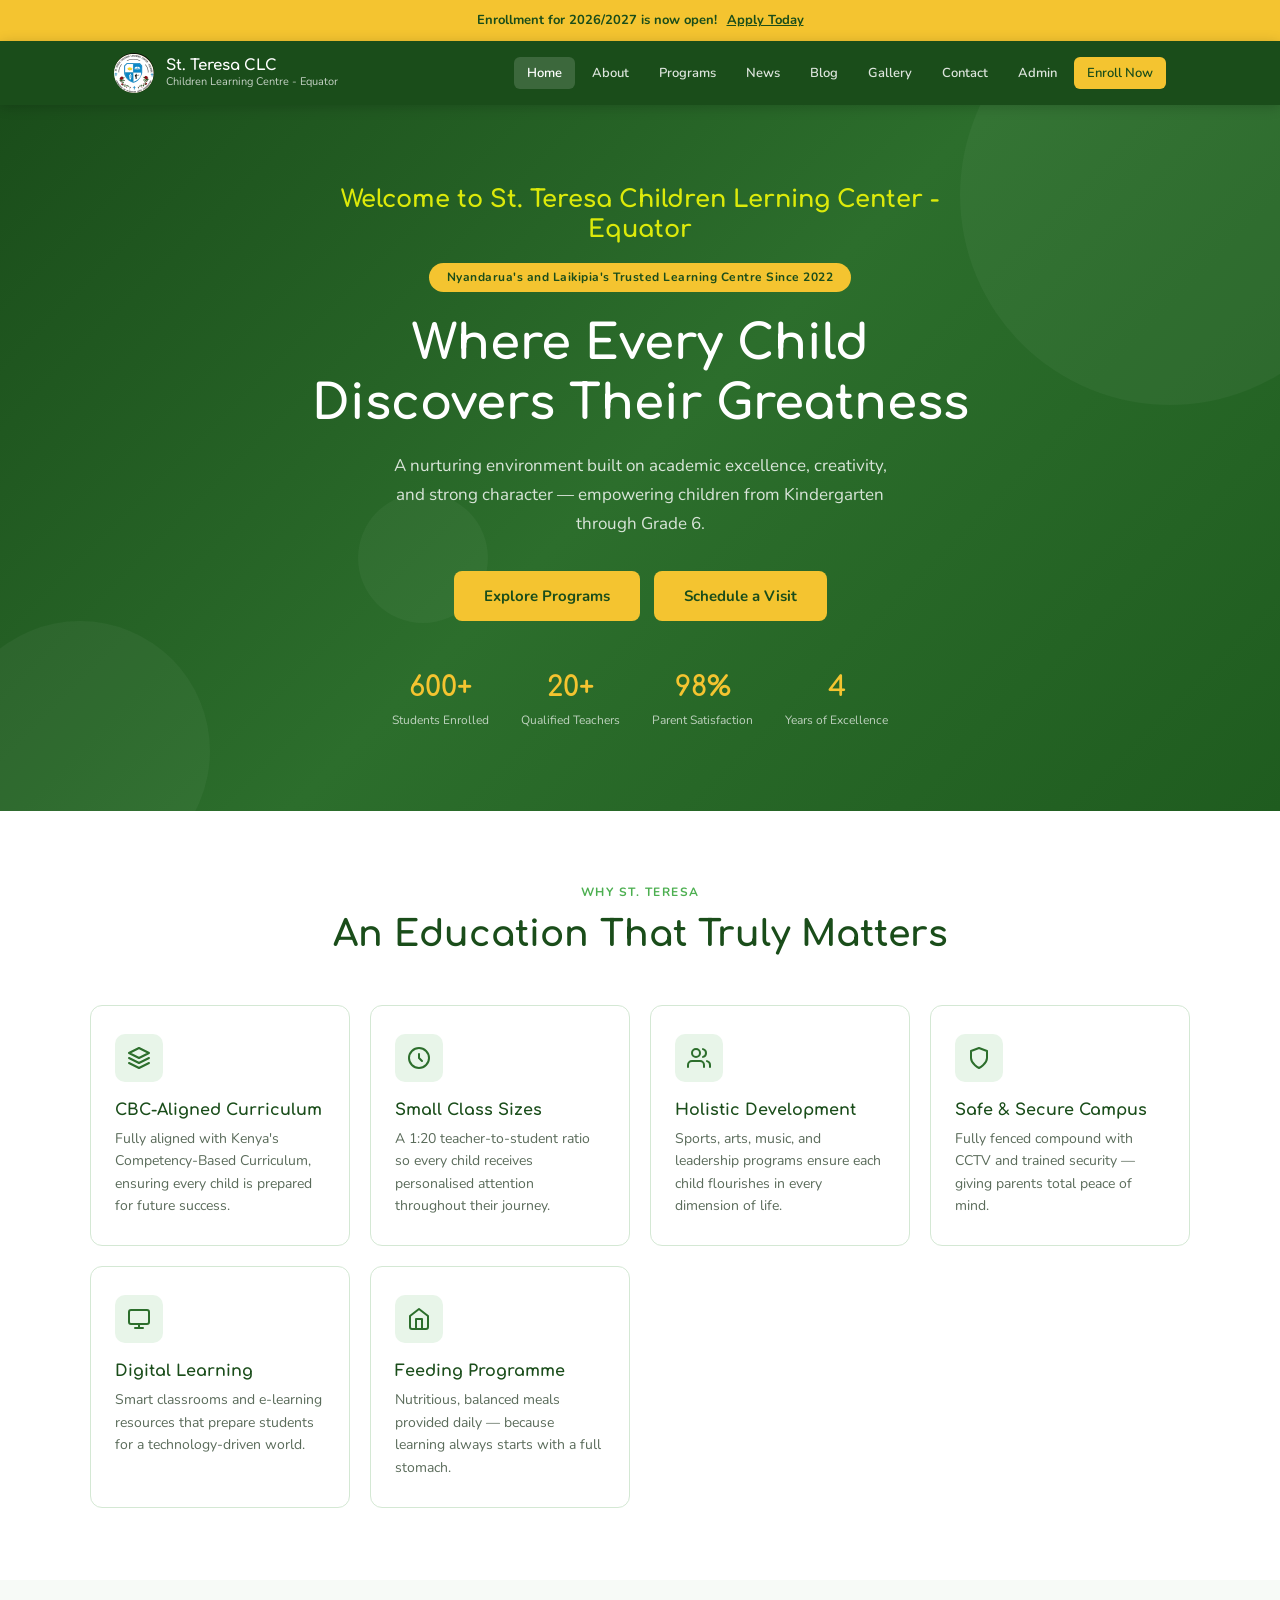
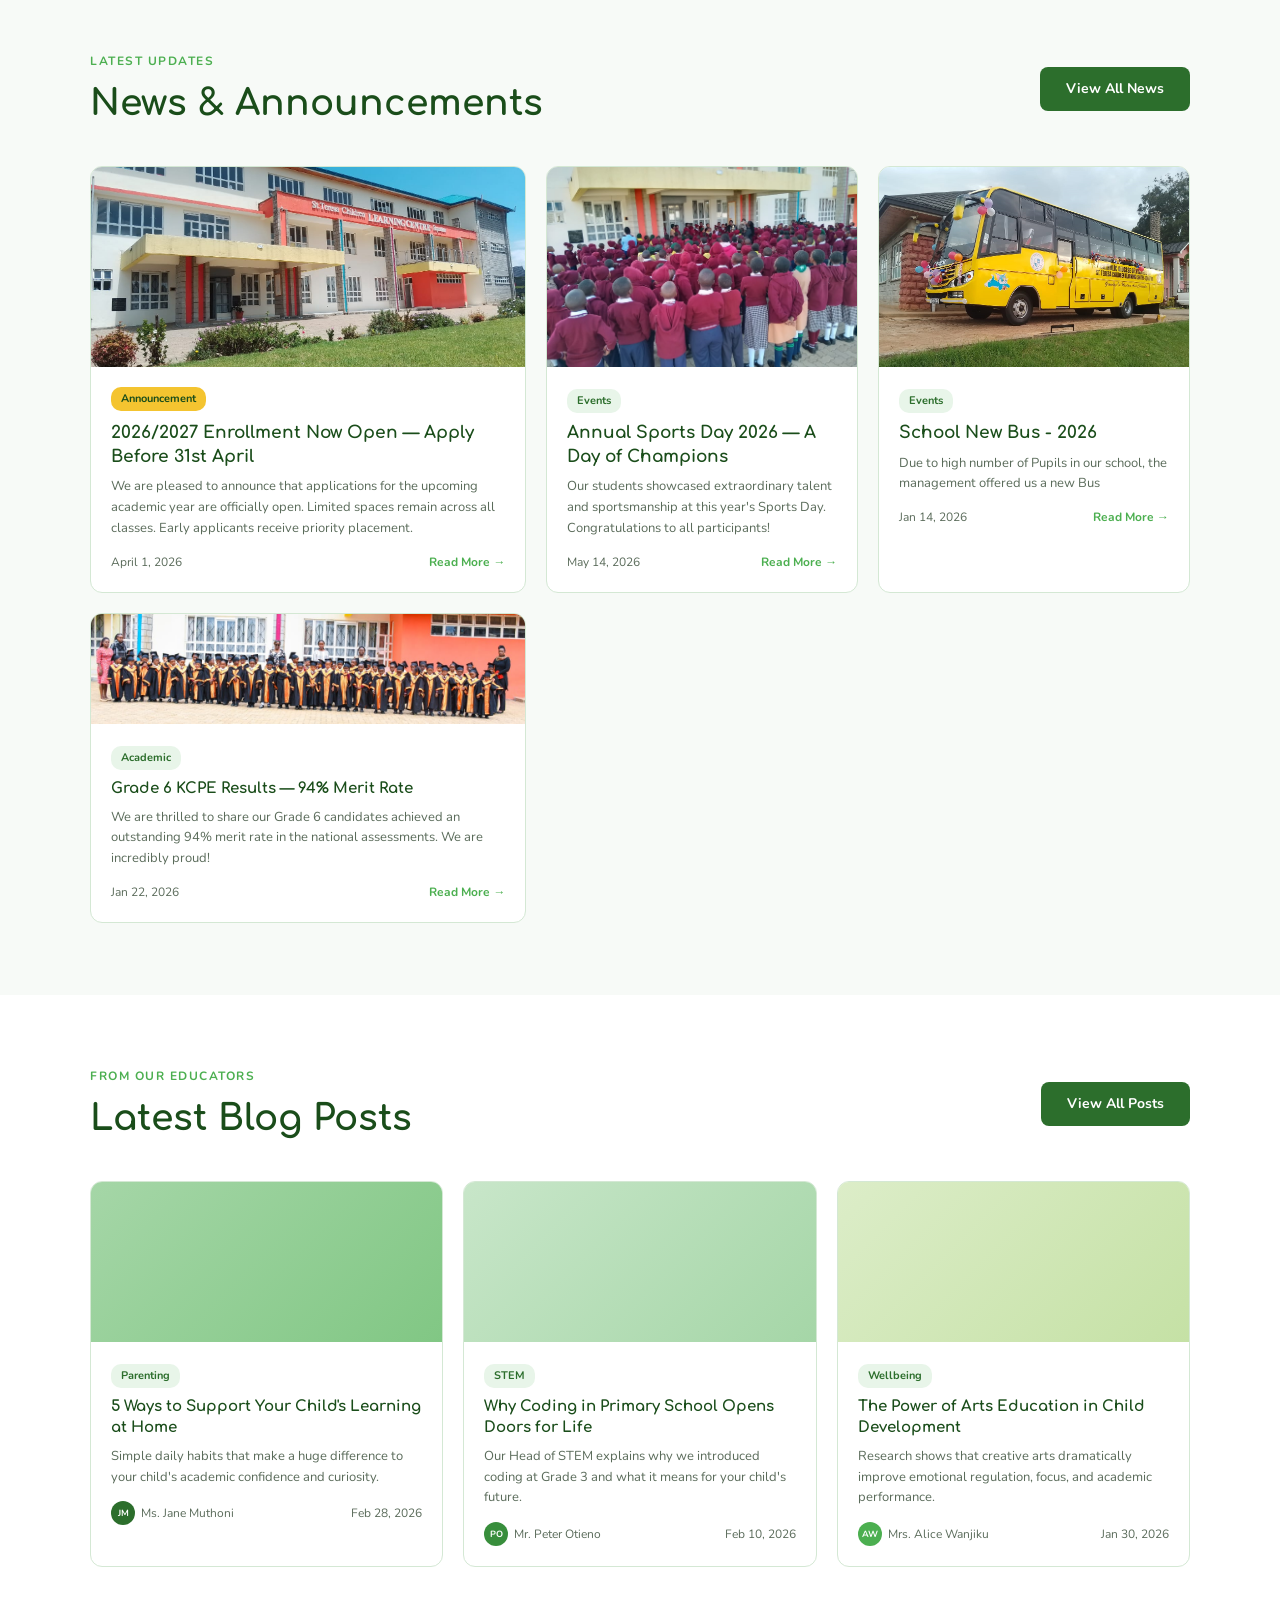
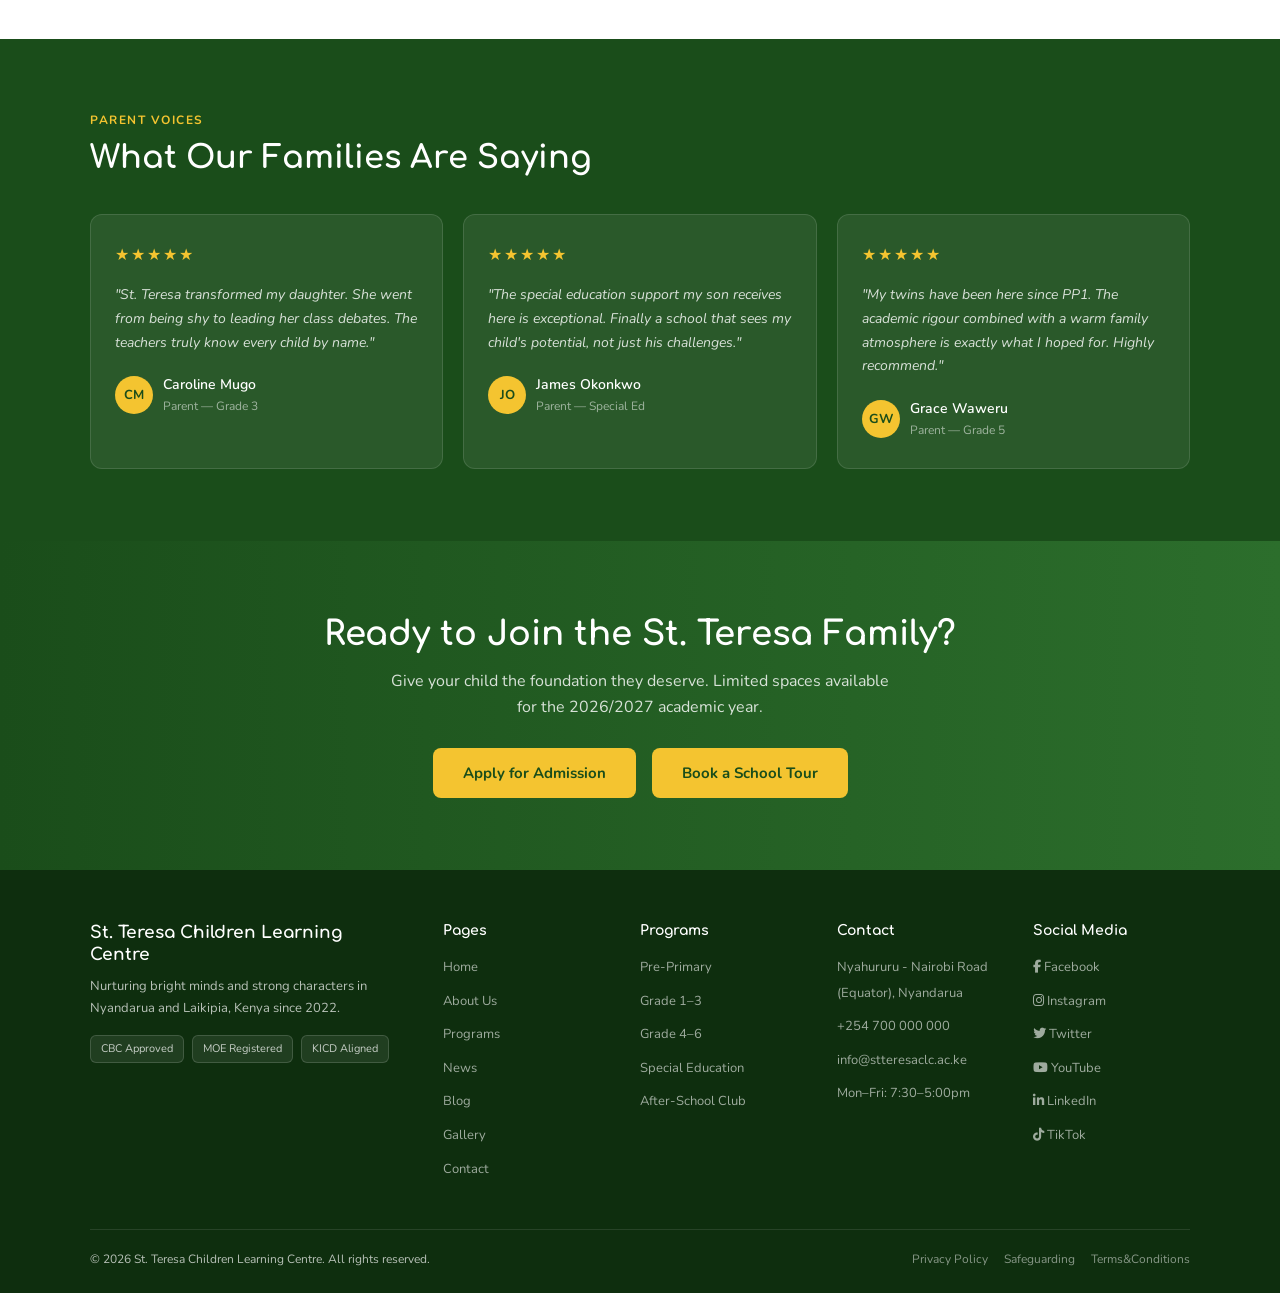
==== index.html @ 1b6bf5eb "Project commit" ====
<!DOCTYPE html>
<html lang="en">
<head>
  <meta charset="UTF-8"/>
  <meta name="viewport" content="width=device-width,initial-scale=1"/>
  <title>St. Teresa Children Learning Centre - Equator</title>
  <link rel="icon" href="favicon2.png" type="image/x-icon"/>
  <link href="https://fonts.googleapis.com/css2?family=Comfortaa:wght@400;600;700&family=Nunito:wght@400;500;600;700&display=swap" rel="stylesheet"/>
  <link rel="stylesheet" href="style.css"/>
  <link rel="stylesheet" href="home.css"/>
  <link rel="stylesheet" href="https://cdnjs.cloudflare.com/ajax/libs/font-awesome/6.5.1/css/all.min.css">
</head>
<body>

<div class="notice">Enrollment for 2026/2027 is now open! <a href="contact.html">Apply Today</a></div>

<nav>
  <div class="nav-inner">
    <a href="index.html" class="nav-brand">
      <div ><img class="nav-logo"src="favicon.png" alt="Logo"></div>
      <div class="nav-title">St. Teresa CLC <span>Children Learning Centre - Equator</span></div>
    </a>
    <ul class="nav-links">
      <li><a href="index.html" class="active">Home</a></li>
      <li><a href="about.html">About</a></li>
      <li><a href="programs.html">Programs</a></li>
      <li><a href="news.html">News</a></li>
      <li><a href="blog.html">Blog</a></li>
      <li><a href="gallery.html">Gallery</a></li>
      <li><a href="contact.html">Contact</a></li>
      <li><a href="login.html" target="_blank">Admin</a></li>
      <li><a href="contact.html" class="cta">Enroll Now</a></li>
    </ul>
    <button class="nav-toggle" id="navToggle">&#9776;</button>
  </div>
  <ul class="nav-mobile" id="navMobile">
    <li><a href="index.html">Home</a></li>
    <li><a href="about.html">About</a></li>
    <li><a href="programs.html">Programs</a></li>
    <li><a href="news.html">News</a></li>
    <li><a href="blog.html">Blog</a></li>
    <li><a href="gallery.html">Gallery</a></li>
    <li><a href="contact.html">Contact</a></li>
    <li><a href="login.html" rel="noopener noreferrer" target="_blank">Admin Login</a></li>
    <li><a href="contact.html">Enroll Now</a></li>
  </ul>
</nav>

<!-- ═══════════════ HERO ═══════════════ -->
<section class="hero" id="home">
  <div class="hero-bg-circles">
    <span style="width:420px;height:420px;top:-120px;right:-100px"></span>
    <span style="width:260px;height:260px;bottom:-70px;left:-50px"></span>
    <span style="width:130px;height:130px;top:55%;left:28%"></span>
  </div>
  <div class="hero-content">
     <h2>Welcome to St. Teresa Children Lerning Center - Equator</h2>
    <div class="hero-badge">Nyandarua's and Laikipia's Trusted Learning Centre Since 2022</div>
    <h1>Where Every Child<br>Discovers Their Greatness</h1>
    <p>A nurturing environment built on academic excellence, creativity, and strong character — empowering children from Kindergarten through Grade 6.</p>
    <div class="hero-buttons">
      <a class="btn-primary" href="programs.html">Explore Programs</a>
      <a class="btn-outline" href="contact.html">Schedule a Visit</a>
    </div>
    <div class="hero-stats">
      <div class="hero-stat"><div class="num">600+</div><div class="lbl">Students Enrolled</div></div>
      <div class="hero-stat"><div class="num">20+</div><div class="lbl">Qualified Teachers</div></div>
      <div class="hero-stat"><div class="num">98%</div><div class="lbl">Parent Satisfaction</div></div>
      <div class="hero-stat"><div class="num">4</div><div class="lbl">Years of Excellence</div></div>
    </div>
  </div>
</section>

<!-- ═══════════════ WHY US ═══════════════ -->
<section class="section bg-white">
  <div class="container">
    <div class="section-header-center">
      <div class="section-label">Why St. Teresa</div>
      <h2 class="section-title">An Education That Truly Matters</h2>
    </div>
    <div class="features-grid">
      <div class="feature-card"><div class="feature-icon"><svg viewBox="0 0 24 24"><path d="M12 2L2 7l10 5 10-5-10-5z"/><path d="M2 17l10 5 10-5M2 12l10 5 10-5"/></svg></div><h3>CBC-Aligned Curriculum</h3><p>Fully aligned with Kenya's Competency-Based Curriculum, ensuring every child is prepared for future success.</p></div>
      <div class="feature-card"><div class="feature-icon"><svg viewBox="0 0 24 24"><circle cx="12" cy="12" r="10"/><path d="M12 8v4l3 3"/></svg></div><h3>Small Class Sizes</h3><p>A 1:20 teacher-to-student ratio so every child receives personalised attention throughout their journey.</p></div>
      <div class="feature-card"><div class="feature-icon"><svg viewBox="0 0 24 24"><path d="M17 21v-2a4 4 0 0 0-4-4H5a4 4 0 0 0-4 4v2"/><circle cx="9" cy="7" r="4"/><path d="M23 21v-2a4 4 0 0 0-3-3.87M16 3.13a4 4 0 0 1 0 7.75"/></svg></div><h3>Holistic Development</h3><p>Sports, arts, music, and leadership programs ensure each child flourishes in every dimension of life.</p></div>
      <div class="feature-card"><div class="feature-icon"><svg viewBox="0 0 24 24"><path d="M12 22s8-4 8-10V5l-8-3-8 3v7c0 6 8 10 8 10z"/></svg></div><h3>Safe &amp; Secure Campus</h3><p>Fully fenced compound with CCTV and trained security — giving parents total peace of mind.</p></div>
      <div class="feature-card"><div class="feature-icon"><svg viewBox="0 0 24 24"><rect x="2" y="3" width="20" height="14" rx="2" ry="2"/><path d="M8 21h8M12 17v4"/></svg></div><h3>Digital Learning</h3><p>Smart classrooms and e-learning resources that prepare students for a technology-driven world.</p></div>
      <div class="feature-card"><div class="feature-icon"><svg viewBox="0 0 24 24"><path d="M3 9l9-7 9 7v11a2 2 0 0 1-2 2H5a2 2 0 0 1-2-2z"/><polyline points="9 22 9 12 15 12 15 22"/></svg></div><h3>Feeding Programme</h3><p>Nutritious, balanced meals provided daily — because learning always starts with a full stomach.</p></div>
    </div>
  </div>
</section>

<!-- ═══════════════ LATEST NEWS PREVIEW ═══════════════ -->
<section class="section bg-gray">
  <div class="container">
    <div style="display:flex;align-items:center;justify-content:space-between;margin-bottom:40px;flex-wrap:wrap;gap:16px">
      <div><div class="section-label">Latest Updates</div><h2 class="section-title" style="margin-bottom:0">News &amp; Announcements</h2></div>
      <a href="news.html" class="btn-green">View All News</a>
    </div>
    <div class="news-preview-grid">
      <div class="news-card featured-news">
        <div class="news-img" style="background:url(administration.jpg); background-size: cover; background-position: center; background-repeat: no-repeat;"></div>
        <div class="news-body">
          <div style="display:flex;gap:8px;margin-bottom:10px"><span class="tag tag-gold">Announcement</span></div>
          <h3>2026/2027 Enrollment Now Open — Apply Before 31st April</h3>
          <p>We are pleased to announce that applications for the upcoming academic year are officially open. Limited spaces remain across all classes. Early applicants receive priority placement.</p>
          <div class="news-meta"><span>April 1, 2026</span><a href="news.html" class="read-more">Read More →</a></div>
        </div>
      </div>
      <div class="news-card featured-news">
        <div class="news-img" style="background:url(pupils.jpg); background-size: cover; background-position: center; background-repeat: no-repeat;"></div>
        <div class="news-body">
          <span class="tag">Events</span>
          <h3>Annual Sports Day 2026 — A Day of Champions</h3>
          <p>Our students showcased extraordinary talent and sportsmanship at this year's Sports Day. Congratulations to all participants!</p>
          <div class="news-meta"><span>May 14, 2026</span><a href="news.html" class="read-more">Read More →</a></div>
        </div>
      </div>
      <div class="news-card featured-news">
        <div class="news-img" style="background:url(bus.png); background-size: cover; background-position: center; background-repeat: no-repeat;"></div>
        <div class="news-body">
          <span class="tag">Events</span>
          <h3>School New Bus - 2026</h3>
          <p>Due to high number of Pupils in our school, the management offered us a new Bus</p>
          <div class="news-meta"><span>Jan 14, 2026</span><a href="news.html" class="read-more">Read More →</a></div>
        </div>
      </div>
      <div class="news-card">
        <div class="news-img small" style="background:url(graduation.jpg); background-size: cover; background-position: center; background-repeat: no-repeat;"></div>
        <div class="news-body">
          <span class="tag">Academic</span>
          <h3>Grade 6 KCPE Results — 94% Merit Rate</h3>
          <p>We are thrilled to share our Grade 6 candidates achieved an outstanding 94% merit rate in the national assessments. We are incredibly proud!</p>
          <div class="news-meta"><span>Jan 22, 2026</span><a href="news.html" class="read-more">Read More →</a></div>
        </div>
      </div>
    </div>
  </div>
</section>

<!-- ═══════════════ LATEST BLOG PREVIEW ═══════════════ -->
<section class="section bg-white">
  <div class="container">
    <div style="display:flex;align-items:center;justify-content:space-between;margin-bottom:40px;flex-wrap:wrap;gap:16px">
      <div><div class="section-label">From Our Educators</div><h2 class="section-title" style="margin-bottom:0">Latest Blog Posts</h2></div>
      <a href="blog.html" class="btn-green">View All Posts</a>
    </div>
    <div class="blog-preview-grid">
      <div class="blog-card"><div class="blog-img" style="background:linear-gradient(135deg,#a5d6a7,#81c784)"></div><div class="blog-body"><span class="tag">Parenting</span><h3>5 Ways to Support Your Child's Learning at Home</h3><p>Simple daily habits that make a huge difference to your child's academic confidence and curiosity.</p><div class="blog-meta"><div class="author-chip"><div class="author-av" style="background:#2c6e2c">JM</div><span>Ms. Jane Muthoni</span></div><span>Feb 28, 2026</span></div></div></div>
      <div class="blog-card"><div class="blog-img" style="background:linear-gradient(135deg,#c8e6c9,#a5d6a7)"></div><div class="blog-body"><span class="tag">STEM</span><h3>Why Coding in Primary School Opens Doors for Life</h3><p>Our Head of STEM explains why we introduced coding at Grade 3 and what it means for your child's future.</p><div class="blog-meta"><div class="author-chip"><div class="author-av" style="background:#388e3c">PO</div><span>Mr. Peter Otieno</span></div><span>Feb 10, 2026</span></div></div></div>
      <div class="blog-card"><div class="blog-img" style="background:linear-gradient(135deg,#dcedc8,#c5e1a5)"></div><div class="blog-body"><span class="tag">Wellbeing</span><h3>The Power of Arts Education in Child Development</h3><p>Research shows that creative arts dramatically improve emotional regulation, focus, and academic performance.</p><div class="blog-meta"><div class="author-chip"><div class="author-av" style="background:#4caf50">AW</div><span>Mrs. Alice Wanjiku</span></div><span>Jan 30, 2026</span></div></div></div>
    </div>
  </div>
</section>

<!-- ═══════════════ TESTIMONIALS ═══════════════ -->
<section class="testimonials-section">
  <div class="container">
    <div class="testi-label">Parent Voices</div>
    <h2 class="testi-title">What Our Families Are Saying</h2>
    <div class="testimonials-grid">
      <div class="testi-card"><div class="testi-stars">&#9733;&#9733;&#9733;&#9733;&#9733;</div><p>"St. Teresa transformed my daughter. She went from being shy to leading her class debates. The teachers truly know every child by name."</p><div class="testi-author"><div class="testi-av">CM</div><div><div class="testi-name">Caroline Mugo</div><div class="testi-info">Parent — Grade 3</div></div></div></div>
      <div class="testi-card"><div class="testi-stars">&#9733;&#9733;&#9733;&#9733;&#9733;</div><p>"The special education support my son receives here is exceptional. Finally a school that sees my child's potential, not just his challenges."</p><div class="testi-author"><div class="testi-av">JO</div><div><div class="testi-name">James Okonkwo</div><div class="testi-info">Parent — Special Ed</div></div></div></div>
      <div class="testi-card"><div class="testi-stars">&#9733;&#9733;&#9733;&#9733;&#9733;</div><p>"My twins have been here since PP1. The academic rigour combined with a warm family atmosphere is exactly what I hoped for. Highly recommend."</p><div class="testi-author"><div class="testi-av">GW</div><div><div class="testi-name">Grace Waweru</div><div class="testi-info">Parent — Grade 5</div></div></div></div>
    </div>
  </div>
</section>

<!-- ═══════════════ CTA ═══════════════ -->
<section class="cta-section">
  <div class="container" style="text-align:center">
    <h2>Ready to Join the St. Teresa Family?</h2>
    <p>Give your child the foundation they deserve. Limited spaces available for the 2026/2027 academic year.</p>
    <div style="display:flex;gap:16px;justify-content:center;flex-wrap:wrap;margin-top:28px">
      <a class="btn-primary" href="contact.html">Apply for Admission</a>
      <a class="btn-outline" href="contact.html">Book a School Tour</a>
    </div>
  </div>
</section>

<!-- ═══════════════ FOOTER ═══════════════ -->
<footer>
  <div class="footer-grid">
    <div class="footer-brand"><h3>St. Teresa Children Learning Centre</h3><p>Nurturing bright minds and strong characters in Nyandarua and Laikipia, Kenya since 2022.</p><div class="accred-badges"><span class="acc-badge">CBC Approved</span><span class="acc-badge">MOE Registered</span><span class="acc-badge">KICD Aligned</span></div></div>
    <div class="footer-col"><h4>Pages</h4><ul><li><a href="index.html">Home</a></li><li><a href="about.html">About Us</a></li><li><a href="programs.html">Programs</a></li><li><a href="news.html">News</a></li><li><a href="blog.html">Blog</a></li><li><a href="gallery.html">Gallery</a></li><li><a href="contact.html">Contact</a></li></ul></div>
    <div class="footer-col"><h4>Programs</h4><ul><li><a href="programs.html">Pre-Primary</a></li><li><a href="programs.html">Grade 1–3</a></li><li><a href="programs.html">Grade 4–6</a></li><li><a href="programs.html">Special Education</a></li><li><a href="programs.html">After-School Club</a></li></ul></div>
    <div class="footer-col"><h4>Contact</h4><ul><li><a href="#">Nyahururu - Nairobi Road (Equator), Nyandarua</a></li><li><a href="tel:+254700000000">+254 700 000 000</a></li><li><a href="mailto:info@stteresaclc.ac.ke">info@stteresaclc.ac.ke</a></li><li><a href="#">Mon–Fri: 7:30–5:00pm</a></li></ul></div>
    <div class="footer-col">
      <div class="social-icons"><h4>Social Media</h4>
        <ul>
          <li><a href="https://www.facebook.com/" rel="noopener noreferrer" target="_blank" aria-label="Facebook"><i class="fab fa-facebook-f"></i> Facebook</a></li>
          <li><a href="https://www.instagram.com/" rel="noopener noreferrer" target="_blank" aria-label="Instagram"><i class="fab fa-instagram"></i> Instagram</a></li>
          <li><a href="https://twitter.com/" rel="noopener noreferrer" target="_blank" aria-label="Twitter"><i class="fab fa-twitter"></i> Twitter</a></li>
          <li><a href="https://www.youtube.com/" rel="noopener noreferrer" target="_blank" aria-label="YouTube"><i class="fab fa-youtube"></i> YouTube</a></li>
          <li><a href="https://www.linkedin.com/" rel="noopener noreferrer" target="_blank" aria-label="LinkedIn"><i class="fab fa-linkedin-in"></i> LinkedIn</a></li>
          <li><a href="https://www.tiktok.com/" rel="noopener noreferrer" target="_blank" aria-label="TikTok"><i class="fab fa-tiktok"></i> TikTok</a></li>
        </ul>
      </div>
    </div>
  </div>
  <div class="footer-bottom"><span>&copy; 2026 St. Teresa Children Learning Centre. All rights reserved.</span><div class="footer-bottom-links"><a href="privacy.html" class="footer-bottom-links">Privacy Policy</a><a href="safeguarding.html">Safeguarding</a><a href="terms.html">Terms&Conditions</a></div></div>
</footer>

<script src="script.js"></script>
</body>
</html>
---- style.css ----
/* ============================================================
   ST. TERESA CHILDREN LEARNING CENTRE — GLOBAL STYLESHEET
   ============================================================ */
*, *::before, *::after { margin:0; padding:0; box-sizing:border-box; }

:root {
  --green-dark:  #1a4d1a;
  --green-mid:   #2c6e2c;
  --green-light: #4caf50;
  --green-pale:  #e8f5e9;
  --gold:        #f4c430;
  --text:        #1a2e1a;
  --text-muted:  #5a6b5a;
  --white:       #ffffff;
  --card-bg:     #ffffff;
  --section-bg:  #f7faf7;
  --border:      #d4e8d4;
  --shadow:      0 4px 20px rgba(30,80,30,0.10);
  --radius:      12px;
  --radius-sm:   8px;
}

html { scroll-behavior: smooth; }
body { font-family:'Nunito',sans-serif; color:var(--text); background:var(--section-bg); line-height:1.6; }
h1,h2,h3,h4 { font-family:'Comfortaa',cursive; line-height:1.25; }
img { display:block; max-width:100%; }
a { text-decoration:none; }

/* ── Notice Banner ── */
.notice { background:var(--gold); padding:10px 24px; text-align:center; font-size:13px; font-weight:700; color:var(--green-dark); }
.notice a { color:var(--green-dark); text-decoration:underline; margin-left:6px; }

/* ── Nav ── */
nav { position:sticky; top:0; z-index:1000; background:var(--green-dark); box-shadow:0 2px 12px rgba(0,0,0,0.2); }
.nav-inner { max-width:1100px; margin:0 auto; display:flex; align-items:center; justify-content:space-between; padding:0 24px; height:64px; }
.nav-brand { display:flex; align-items:center; gap:12px; flex-shrink:0; }
.nav-logo { width:40px; height:40px; background:var(--gold); border-radius:50%; display:flex; align-items:center; justify-content:center; font-family:'Comfortaa',cursive; font-weight:700; font-size:15px; color:var(--green-dark); flex-shrink:0; }
.nav-title { color:#fff; font-family:'Comfortaa',cursive; font-size:15px; font-weight:700; line-height:1.2; }
.nav-title span { display:block; font-size:11px; font-weight:400; opacity:.75; font-family:'Nunito',sans-serif; }
.nav-links { display:flex; gap:4px; list-style:none; }
.nav-links a { color:rgba(255,255,255,0.85); font-size:13px; font-weight:600; padding:7px 13px; border-radius:6px; transition:background .2s,color .2s; white-space:nowrap; }
.nav-links a:hover, .nav-links a.active { background:rgba(255,255,255,0.15); color:#fff; }
.nav-links .cta { background:var(--gold); color:var(--green-dark) !important; }
.nav-links .cta:hover { background:#e6b820; }
.nav-toggle { display:none; background:none; border:none; color:#fff; font-size:22px; cursor:pointer; padding:6px 10px; }
.nav-mobile { display:none; flex-direction:column; list-style:none; background:var(--green-dark); padding:12px 24px 20px; border-top:1px solid rgba(255,255,255,0.1); }
.nav-mobile.open { display:flex; }
.nav-mobile li a { display:block; padding:10px 0; color:rgba(255,255,255,0.85); font-size:15px; font-weight:600; border-bottom:1px solid rgba(255,255,255,0.08); transition:color .2s; }
.nav-mobile li a:hover { color:var(--gold); }

/* ── Buttons ── */
.btn-primary { background:var(--gold); color:var(--green-dark); padding:13px 30px; border-radius:8px; font-weight:700; font-size:15px; font-family:'Nunito',sans-serif; transition:transform .2s,background .2s; display:inline-block; cursor:pointer; border:none; }
.btn-primary:hover { background:#e6b820; transform:translateY(-2px); }
.btn-outline { background:var(--gold); color:var(--green-dark); padding:13px 30px; border-radius:8px; font-weight:700; font-size:15px; font-family:'Nunito',sans-serif; transition:transform .2s,background .2s; display:inline-block; cursor:pointer; border:none; }
.btn-outline:hover { background:#e6b820; transform:translateY(-2px); }
.btn-green { background:var(--green-mid); color:#fff; padding:11px 26px; border-radius:8px; font-weight:700; font-size:14px; font-family:'Nunito',sans-serif; display:inline-block; transition:background .2s; border:none; cursor:pointer; }
.btn-green:hover { background:var(--green-dark); }

/* ── Layout ── */
.section { padding:72px 24px; }
.bg-white { background:#fff; }
.bg-gray  { background:var(--section-bg); }
.container { max-width:1100px; margin:0 auto; }
.section-label { font-size:12px; font-weight:700; letter-spacing:1.5px; color:var(--green-light); text-transform:uppercase; margin-bottom:10px; font-family:'Nunito',sans-serif; }
.section-title { font-size:clamp(24px,4vw,36px); color:var(--green-dark); margin-bottom:14px; }
.section-sub { font-size:16px; color:var(--text-muted); max-width:560px; line-height:1.7; margin-bottom:48px; }
.section-header-center { text-align:center; margin-bottom:48px; }
.section-header-center .section-sub { margin-left:auto; margin-right:auto; }

/* ── Page Hero (inner pages) ── */
.page-hero { background:linear-gradient(135deg,#1a4d1a 0%,#2c6e2c 60%,#1f5c1f 100%); padding:64px 24px; text-align:center; }
.page-hero h1 { font-size:clamp(26px,4vw,42px); color:#fff; margin-bottom:12px; }
.page-hero p { font-size:16px; color:rgba(255,255,255,0.82); max-width:520px; margin:0 auto; line-height:1.7; }
.breadcrumb { display:flex; align-items:center; justify-content:center; gap:8px; font-size:13px; color:rgba(255,255,255,0.6); margin-bottom:16px; flex-wrap:wrap; }
.breadcrumb a { color:rgba(255,255,255,0.75); transition:color .2s; }
.breadcrumb a:hover { color:#fff; }
.breadcrumb span { color:rgba(255,255,255,0.4); }

/* ── Tags / Badges ── */
.tag { background:var(--green-pale); color:var(--green-mid); font-size:11px; font-weight:700; padding:3px 10px; border-radius:10px; display:inline-block; }
.tag-gold { background:var(--gold); color:var(--green-dark); }
.tag-outline { background:transparent; border:1px solid var(--border); color:var(--text-muted); font-size:11px; padding:3px 10px; border-radius:10px; display:inline-block; cursor:pointer; transition:background .2s; }
.tag-outline:hover, .tag-outline.active { background:var(--green-pale); border-color:var(--green-light); color:var(--green-mid); }

/* ── Card base ── */
.card { background:var(--card-bg); border:1px solid var(--border); border-radius:var(--radius); overflow:hidden; transition:transform .2s,box-shadow .2s; }
.card:hover { transform:translateY(-4px); box-shadow:var(--shadow); }

/* ── Footer ── */
footer { background:#0e2e0e; padding:52px 24px 24px; color:rgba(255,255,255,0.7); }
.footer-grid { display:grid; grid-template-columns:2fr 1fr 1fr 1fr 1fr; gap:40px; margin-bottom:40px; max-width:1100px; margin-left:auto; margin-right:auto; }
.footer-brand h3 { font-family:'Comfortaa',cursive; color:#fff; font-size:17px; margin-bottom:10px; }
.footer-brand p { font-size:13px; line-height:1.7; max-width:280px; }
.accred-badges { display:flex; gap:8px; margin-top:16px; flex-wrap:wrap; }
.acc-badge { background:rgba(255,255,255,0.08); border:1px solid rgba(255,255,255,0.15); border-radius:6px; padding:4px 10px; font-size:11px; color:rgba(255,255,255,0.75); }
.footer-col h4 { font-family:'Comfortaa',cursive; color:#fff; font-size:14px; margin-bottom:14px; }
.footer-col ul { list-style:none; }
.footer-col ul li { margin-bottom:8px; }
.footer-col ul li a { color:rgba(255,255,255,0.6); font-size:13px; transition:color .2s; }
.footer-col ul li a:hover { color:#d4af37; }
.footer-bottom { max-width:1100px; margin:0 auto; border-top:1px solid rgba(255,255,255,0.1); padding-top:20px; display:flex; align-items:center; justify-content:space-between; font-size:12px; flex-wrap:wrap; gap:10px; }
.footer-bottom-links { display:flex; gap:16px; }
.footer-bottom-links a { color:rgba(255,255,255,0.5); transition:color .2s; }
.footer-bottom-links a:hover { color:#d4af37; }
.social-icons {
    margin-bottom: 10px;
  }
  
.social-icons a {
    color: #d4af37;
    font-size: 1.4rem;
    display: inline-block;
    transition: transform 0.3s ease, color 0.3s ease;
  }

.social-icons a:hover {
    color: #d4af37;
    transform: scale(1.5);
  }
/* ── Privacy Policy Page Styling ── */
.footer-bottom-links a.privacy-link {
  font-weight: 700;
  color: var(--gold);
}

.footer-bottom-links a.privacy-link:hover {
  color: #fff;
}
.privacy-page {
  max-width: 900px;
  margin: 0 auto;
  padding: 72px 24px;
  background: var(--section-bg);
  color: var(--text);
  line-height: 1.7;
  font-family: 'Nunito', sans-serif;
}

.privacy-page h1,
.privacy-page h2,
.privacy-page h3,
.privacy-page h4 {
  font-family: 'Comfortaa', cursive;
  color: var(--green-dark);
  margin-bottom: 16px;
}

.privacy-page h1 {
  font-size: clamp(28px, 5vw, 42px);
  text-align: center;
  margin-bottom: 24px;
}

.privacy-page h2 {
  font-size: clamp(22px, 4vw, 32px);
  margin-top: 32px;
}

.privacy-page p {
  font-size: 15px;
  color: var(--text-muted);
  margin-bottom: 16px;
}

.privacy-page ul {
  list-style: disc inside;
  margin-bottom: 16px;
}

.privacy-page ul li {
  margin-bottom: 10px;
}

.privacy-page a {
  color: var(--green-mid);
  text-decoration: underline;
  transition: color 0.3s ease;
}

.privacy-page a:hover {
  color: var(--gold);
}

.privacy-page .last-updated {
  font-size: 13px;
  color: var(--text-muted);
  text-align: center;
  margin-bottom: 32px;
  font-style: italic;
}

.privacy-page .contact-info li {
  list-style: none;
  margin-bottom: 8px;
}

/* ── Responsive ── */
@media(max-width:768px){
  .privacy-page {
    padding: 48px 16px;
  }

  .privacy-page h1 {
    font-size: clamp(24px, 6vw, 36px);
  }

  .privacy-page h2 {
    font-size: clamp(20px, 5vw, 28px);
  }
}

/* ── Responsive ── */
@media(max-width:900px){ .footer-grid{grid-template-columns:1fr 1fr;} }
@media(max-width:768px){ .nav-links{display:none;} .nav-toggle{display:block;} }
@media(max-width:500px){ .footer-grid{grid-template-columns:1fr;} .footer-bottom{flex-direction:column;text-align:center;} }
---- home.css ----
/* ── Hero ── */
.hero{background:linear-gradient(135deg,#1a4d1a 0%,#2c6e2c 50%,#1f5c1f 100%);min-height:520px;display:flex;align-items:center;justify-content:center;text-align:center;position:relative;overflow:hidden;padding:80px 24px}
.hero-bg-circles{position:absolute;inset:0;pointer-events:none}
.hero-bg-circles span{position:absolute;border-radius:50%;background:rgba(255,255,255,0.04)}
.hero-content{position:relative;z-index:1;max-width:700px}
.hero-badge{display:inline-block;background:var(--gold);color:var(--green-dark);font-size:12px;font-weight:700;padding:5px 18px;border-radius:20px;letter-spacing:.5px;margin-bottom:22px}
.hero h1{font-size:clamp(28px,5vw,48px);color:#fff;margin-bottom:18px}
.hero h2{font-size:clamp(14px,5vw,24px);color:#eef608e9;margin-bottom:18px}
.hero p{font-size:17px;color:rgba(255,255,255,0.82);max-width:520px;margin:0 auto 32px;line-height:1.7}
.hero-buttons{display:flex;gap:14px;justify-content:center;flex-wrap:wrap}
.hero-stats{display:flex;gap:32px;justify-content:center;margin-top:44px;flex-wrap:wrap}
.hero-stat{text-align:center}
.hero-stat .num{font-size:28px;font-weight:700;color:var(--gold);font-family:'Comfortaa',cursive}
.hero-stat .lbl{font-size:12px;color:rgba(255,255,255,0.7);margin-top:2px}

/* ── Feature cards ── */
.features-grid{display:grid;grid-template-columns:repeat(auto-fit,minmax(240px,1fr));gap:20px}
.feature-card{background:var(--card-bg);border:1px solid var(--border);border-radius:var(--radius);padding:28px 24px;transition:transform .2s,box-shadow .2s}
.feature-card:hover{transform:translateY(-4px);box-shadow:var(--shadow)}
.feature-icon{width:48px;height:48px;border-radius:10px;background:var(--green-pale);display:flex;align-items:center;justify-content:center;margin-bottom:18px}
.feature-icon svg{width:24px;height:24px;stroke:var(--green-mid);fill:none;stroke-width:2;stroke-linecap:round;stroke-linejoin:round}
.feature-card h3{font-size:16px;color:var(--green-dark);margin-bottom:8px}
.feature-card p{font-size:14px;color:var(--text-muted);line-height:1.6}

/* ── News preview ── */
.news-preview-grid{display:grid;grid-template-columns:1.4fr 1fr 1fr;gap:20px}
.news-card{background:var(--card-bg);border:1px solid var(--border);border-radius:var(--radius);overflow:hidden;transition:transform .2s,box-shadow .2s}
.news-card:hover{transform:translateY(-3px);box-shadow:var(--shadow)}
.news-img{height:160px;background:var(--green-pale)}
.news-img.small{height:110px}
.news-body{padding:20px}
.news-body h3{font-size:15px;color:var(--green-dark);margin:8px 0 8px;line-height:1.4}
.news-body p{font-size:13px;color:var(--text-muted);line-height:1.6;margin-bottom:14px}
.news-meta{display:flex;align-items:center;justify-content:space-between;font-size:12px;color:var(--text-muted)}
.read-more{color:var(--green-light);font-weight:700;font-size:12px;transition:color .2s}
.read-more:hover{color:var(--green-dark)}
.featured-news .news-img{height:200px}
.featured-news .news-body h3{font-size:17px}

/* ── Blog preview ── */
.blog-preview-grid{display:grid;grid-template-columns:repeat(3,1fr);gap:20px}
.blog-card{background:var(--card-bg);border:1px solid var(--border);border-radius:var(--radius);overflow:hidden;transition:transform .2s,box-shadow .2s}
.blog-card:hover{transform:translateY(-3px);box-shadow:var(--shadow)}
.blog-img{height:160px;background:var(--green-pale)}
.blog-body{padding:20px}
.blog-body h3{font-size:15px;color:var(--green-dark);margin:8px 0 8px;line-height:1.4}
.blog-body p{font-size:13px;color:var(--text-muted);line-height:1.6;margin-bottom:14px}
.blog-meta{display:flex;align-items:center;justify-content:space-between;font-size:12px;color:var(--text-muted);flex-wrap:wrap;gap:6px}
.author-chip{display:flex;align-items:center;gap:6px}
.author-av{width:24px;height:24px;border-radius:50%;color:#fff;font-size:9px;font-weight:700;display:flex;align-items:center;justify-content:center}

/* ── Testimonials ── */
.testimonials-section{background:var(--green-dark);padding:72px 24px}
.testi-label{color:var(--gold);font-size:12px;font-weight:700;letter-spacing:1.5px;text-transform:uppercase;font-family:'Nunito',sans-serif;max-width:1100px;margin:0 auto 8px}
.testi-title{font-size:clamp(22px,3.5vw,32px);color:#fff;max-width:1100px;margin:0 auto 36px}
.testimonials-grid{display:grid;grid-template-columns:repeat(auto-fit,minmax(260px,1fr));gap:20px;max-width:1100px;margin:0 auto}
.testi-card{background:rgba(255,255,255,0.07);border:1px solid rgba(255,255,255,0.12);border-radius:var(--radius);padding:28px 24px}
.testi-stars{color:var(--gold);font-size:16px;margin-bottom:14px;letter-spacing:2px}
.testi-card p{color:rgba(255,255,255,0.82);font-size:14px;line-height:1.7;margin-bottom:20px;font-style:italic}
.testi-author{display:flex;align-items:center;gap:10px}
.testi-av{width:38px;height:38px;border-radius:50%;background:var(--gold);display:flex;align-items:center;justify-content:center;font-weight:700;font-size:13px;color:var(--green-dark);flex-shrink:0}
.testi-name{font-size:14px;font-weight:600;color:#fff}
.testi-info{font-size:12px;color:rgba(255,255,255,0.55)}

/* ── CTA ── */
.cta-section{background:linear-gradient(90deg,#1a4d1a,#2c6e2c);padding:72px 24px}
.cta-section h2{font-size:clamp(22px,4vw,34px);color:#fff;margin-bottom:14px}
.cta-section p{color:rgba(255,255,255,0.82);font-size:16px;max-width:500px;margin:0 auto}

@media(max-width:900px){.news-preview-grid{grid-template-columns:1fr 1fr}.featured-news{grid-column:span 2}}
@media(max-width:700px){.news-preview-grid{grid-template-columns:1fr}.featured-news{grid-column:auto}.blog-preview-grid{grid-template-columns:1fr}}
@media(max-width:500px){.hero-buttons{flex-direction:column;align-items:center}.hero-stats{gap:20px}}
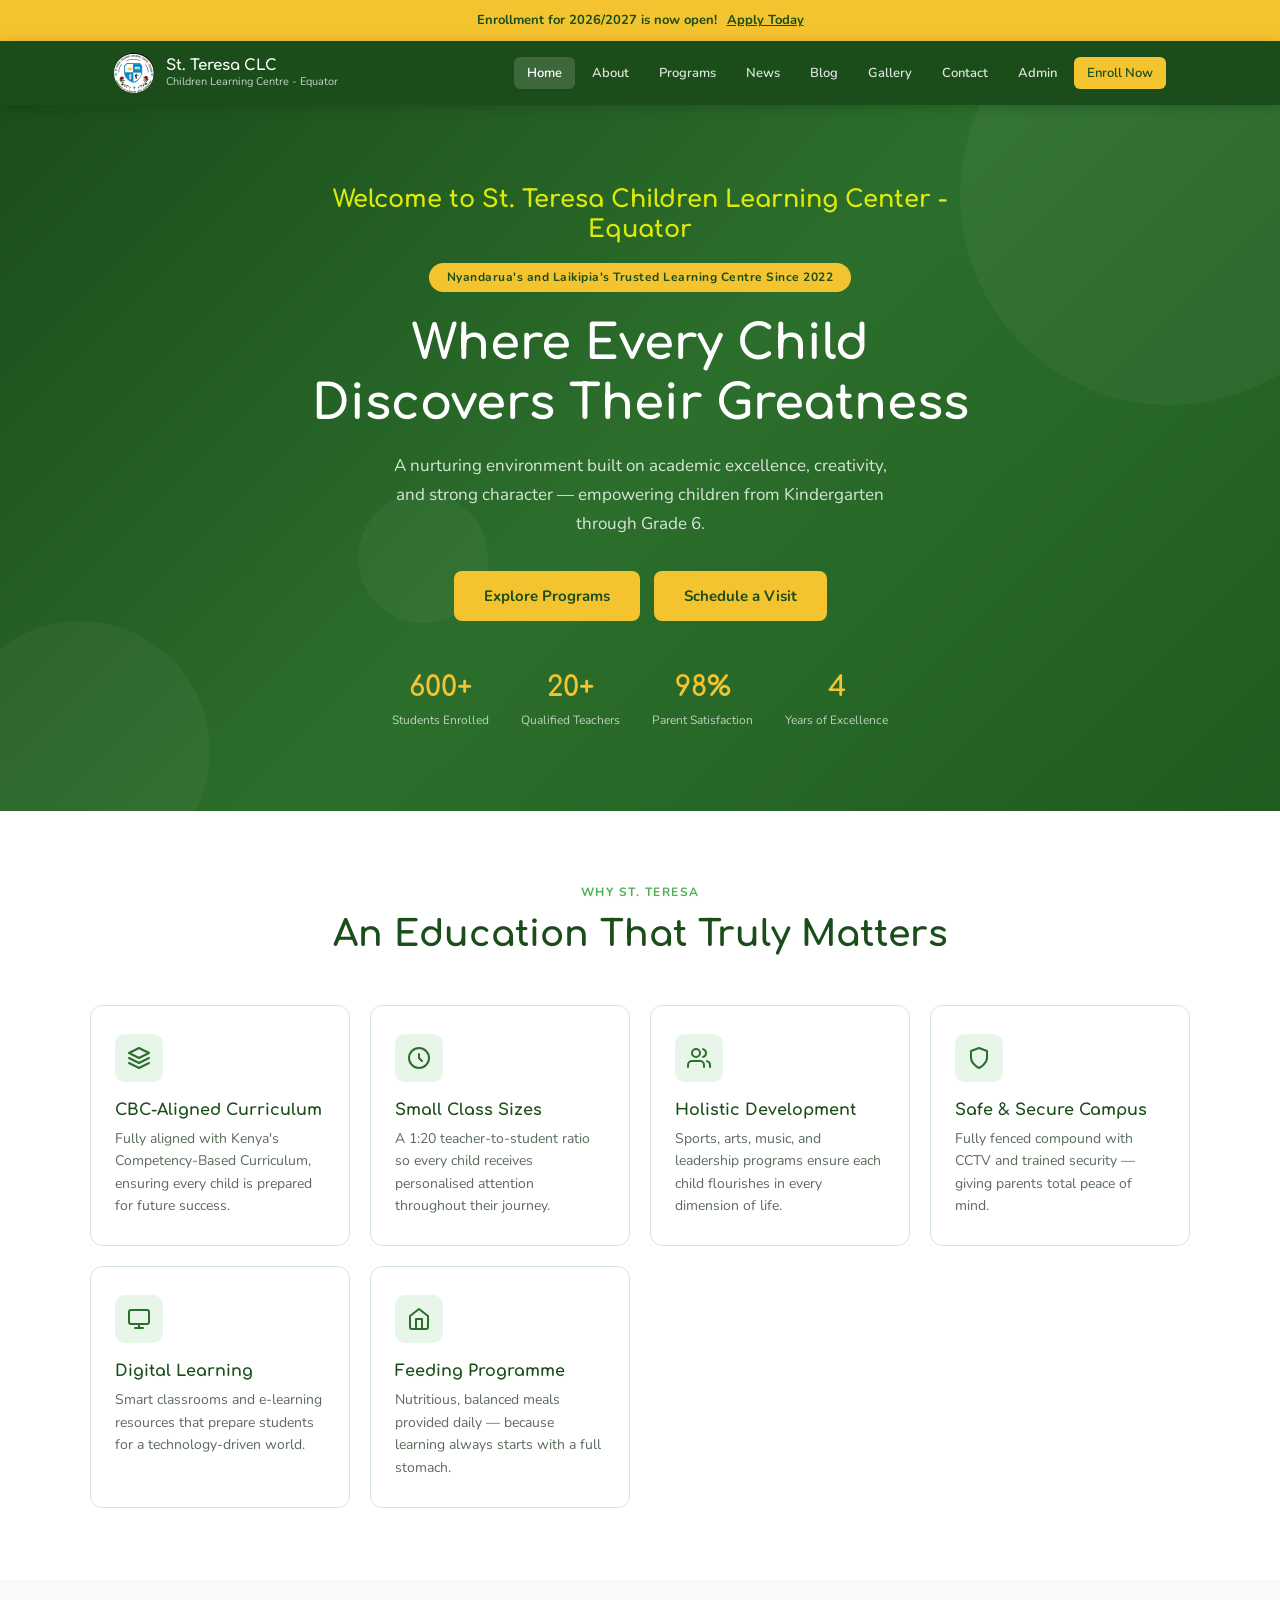
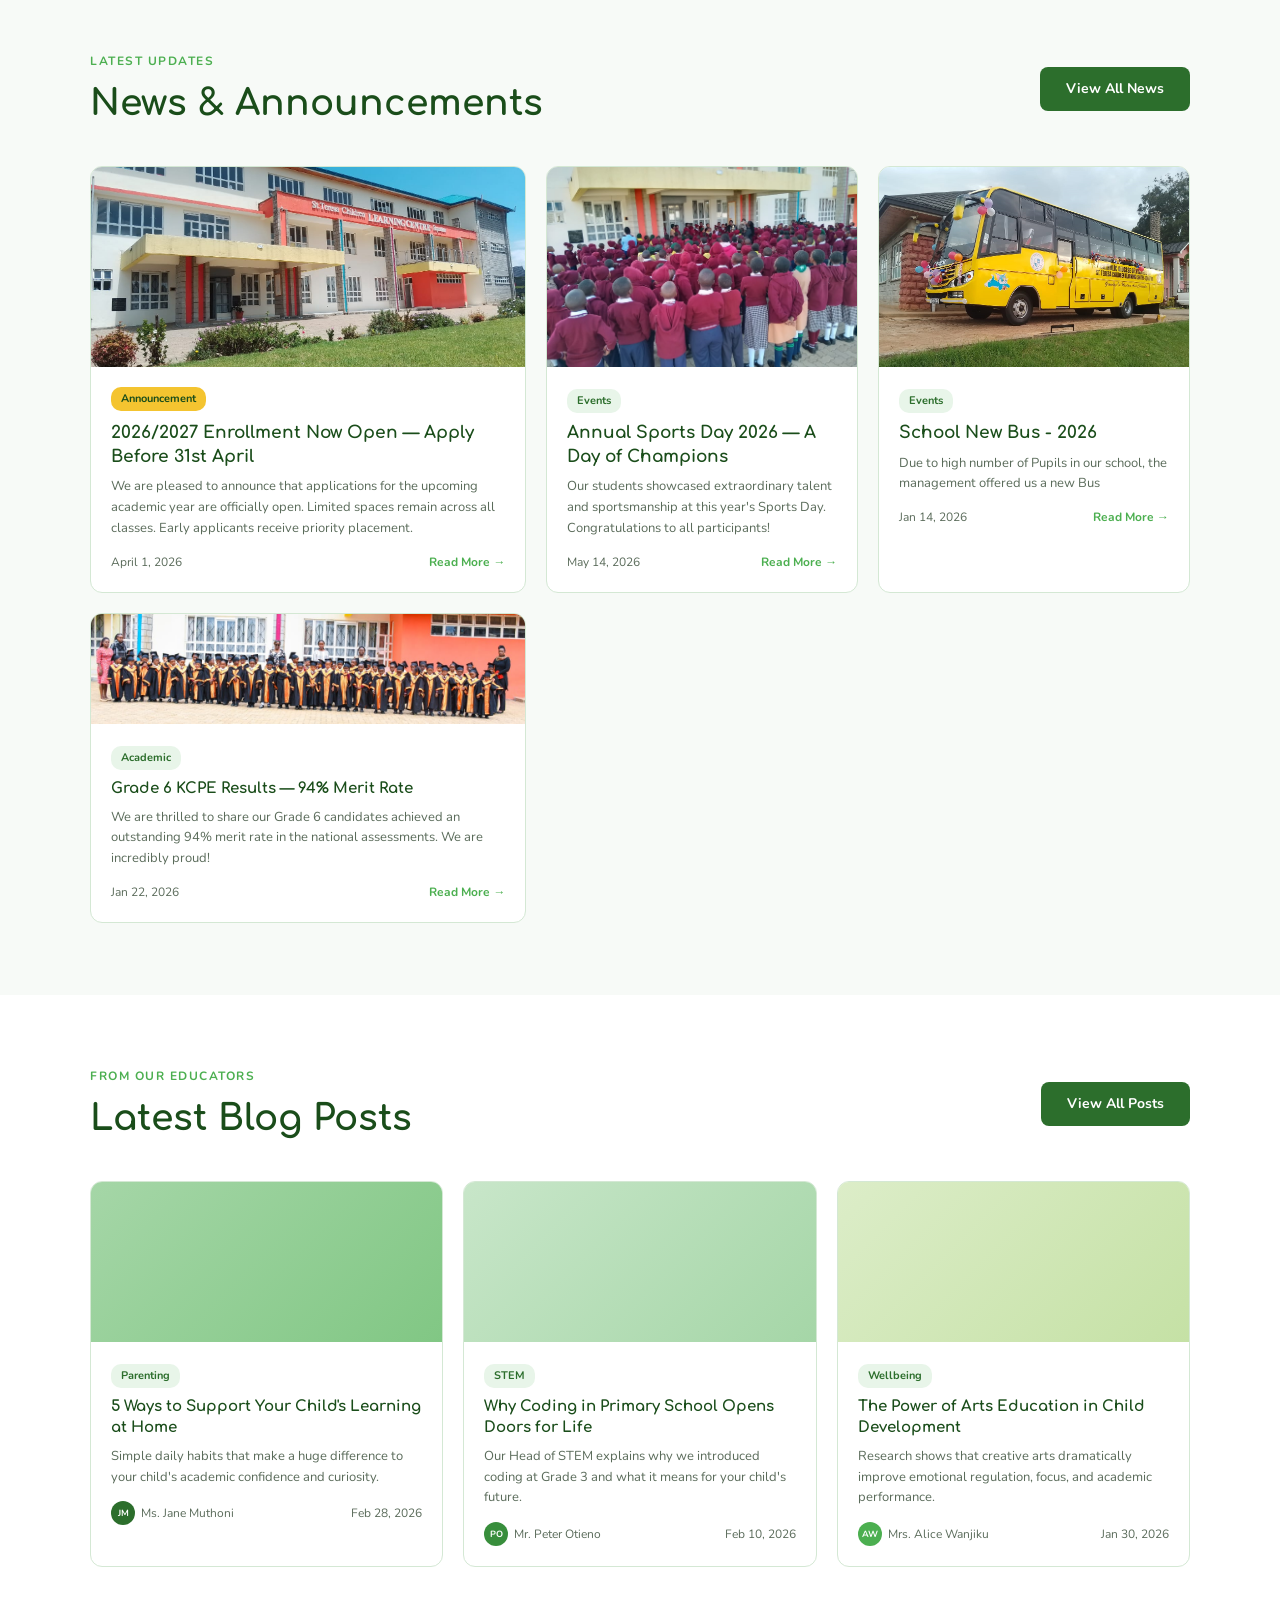
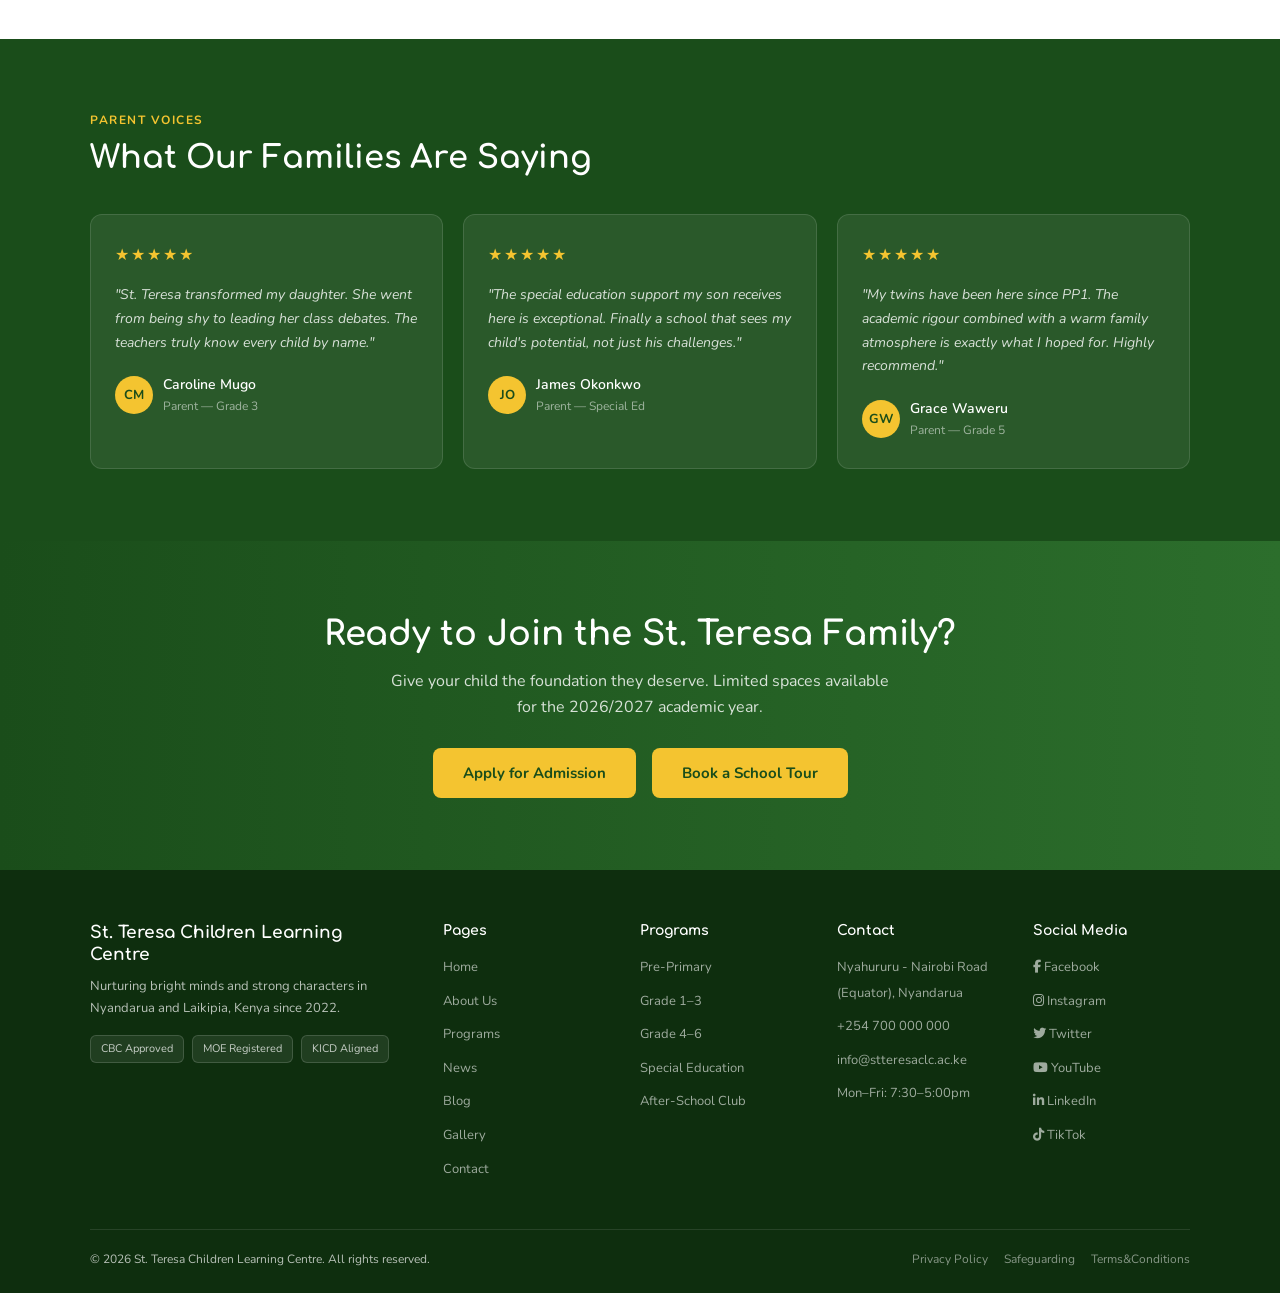
==== commit ef0233f2: "Update index.html" ====
--- a/index.html
+++ b/index.html
@@ -54,7 +54,7 @@
     <span style="width:130px;height:130px;top:55%;left:28%"></span>
   </div>
   <div class="hero-content">
-     <h2>Welcome to St. Teresa Children Lerning Center - Equator</h2>
+     <h2>Welcome to St. Teresa Children Learning Center - Equator</h2>
     <div class="hero-badge">Nyandarua's and Laikipia's Trusted Learning Centre Since 2022</div>
     <h1>Where Every Child<br>Discovers Their Greatness</h1>
     <p>A nurturing environment built on academic excellence, creativity, and strong character — empowering children from Kindergarten through Grade 6.</p>
@@ -202,4 +202,4 @@
 
 <script src="script.js"></script>
 </body>
-</html>+</html>
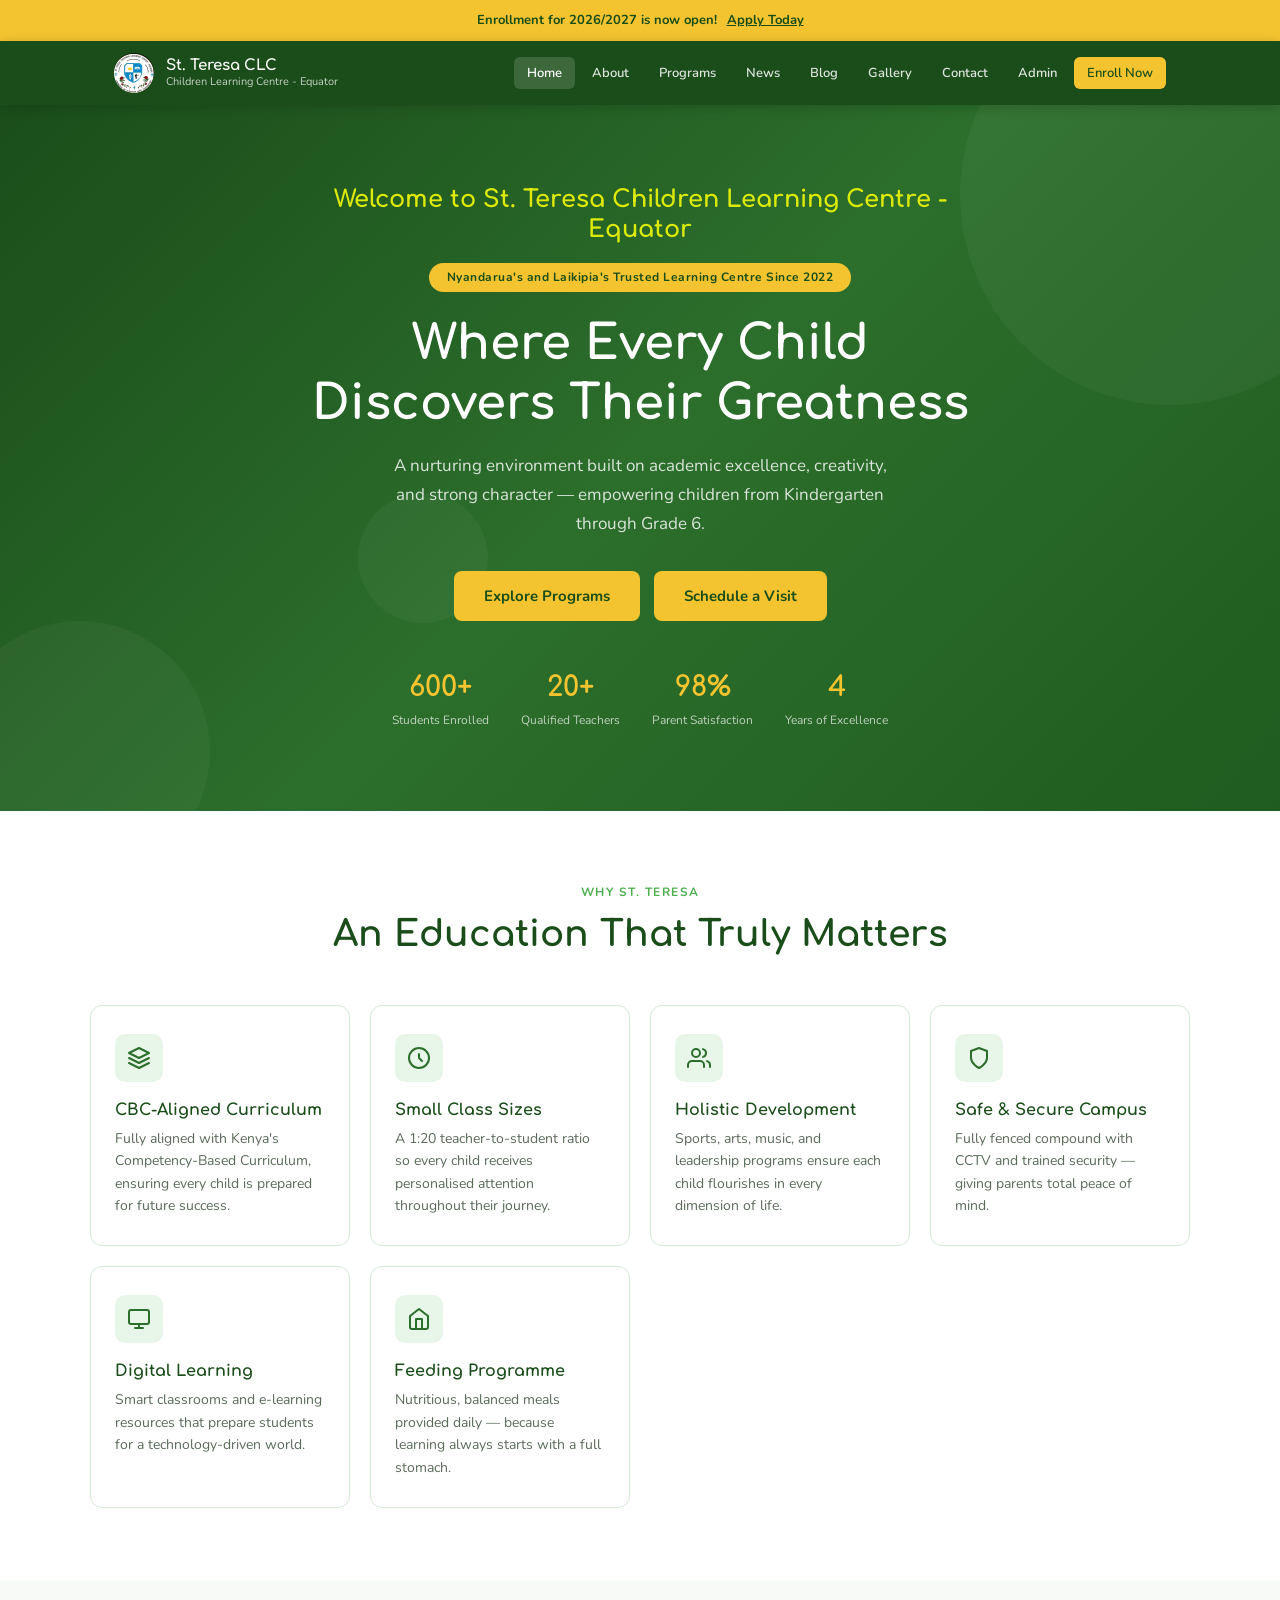
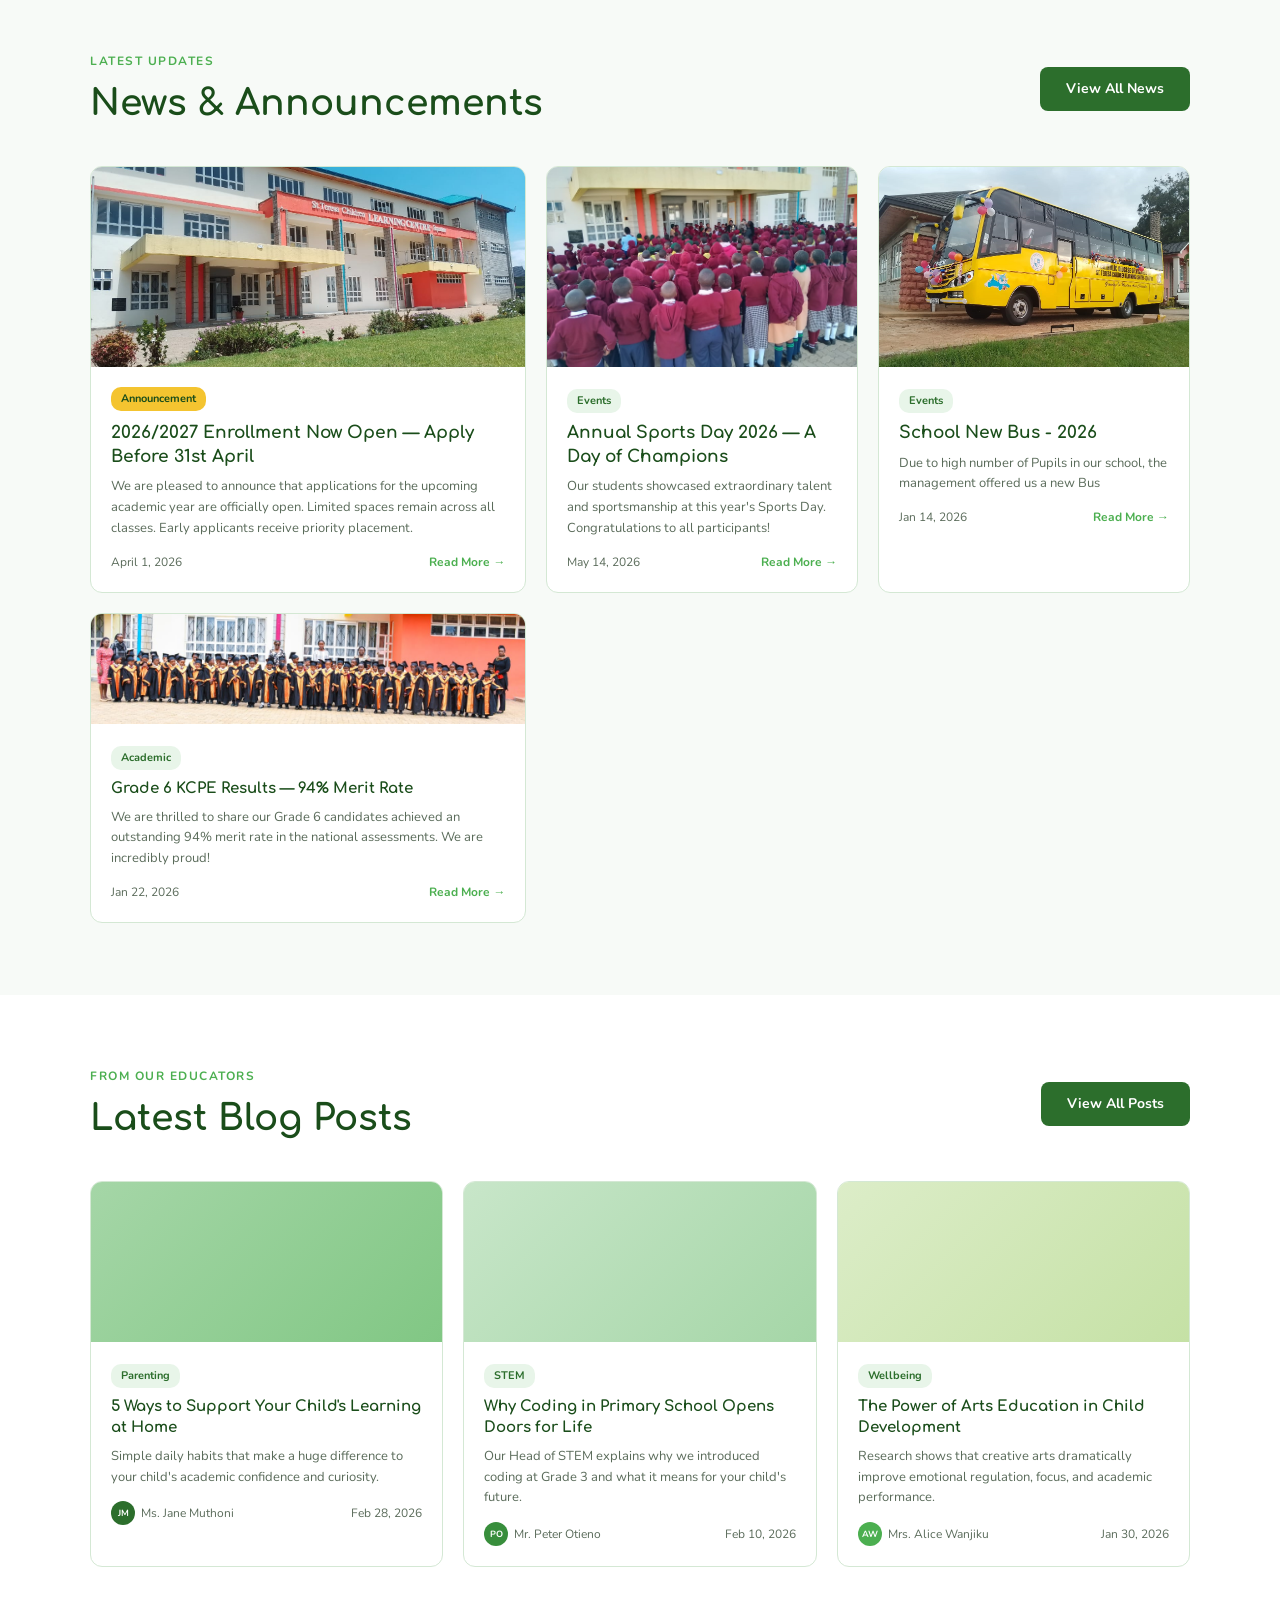
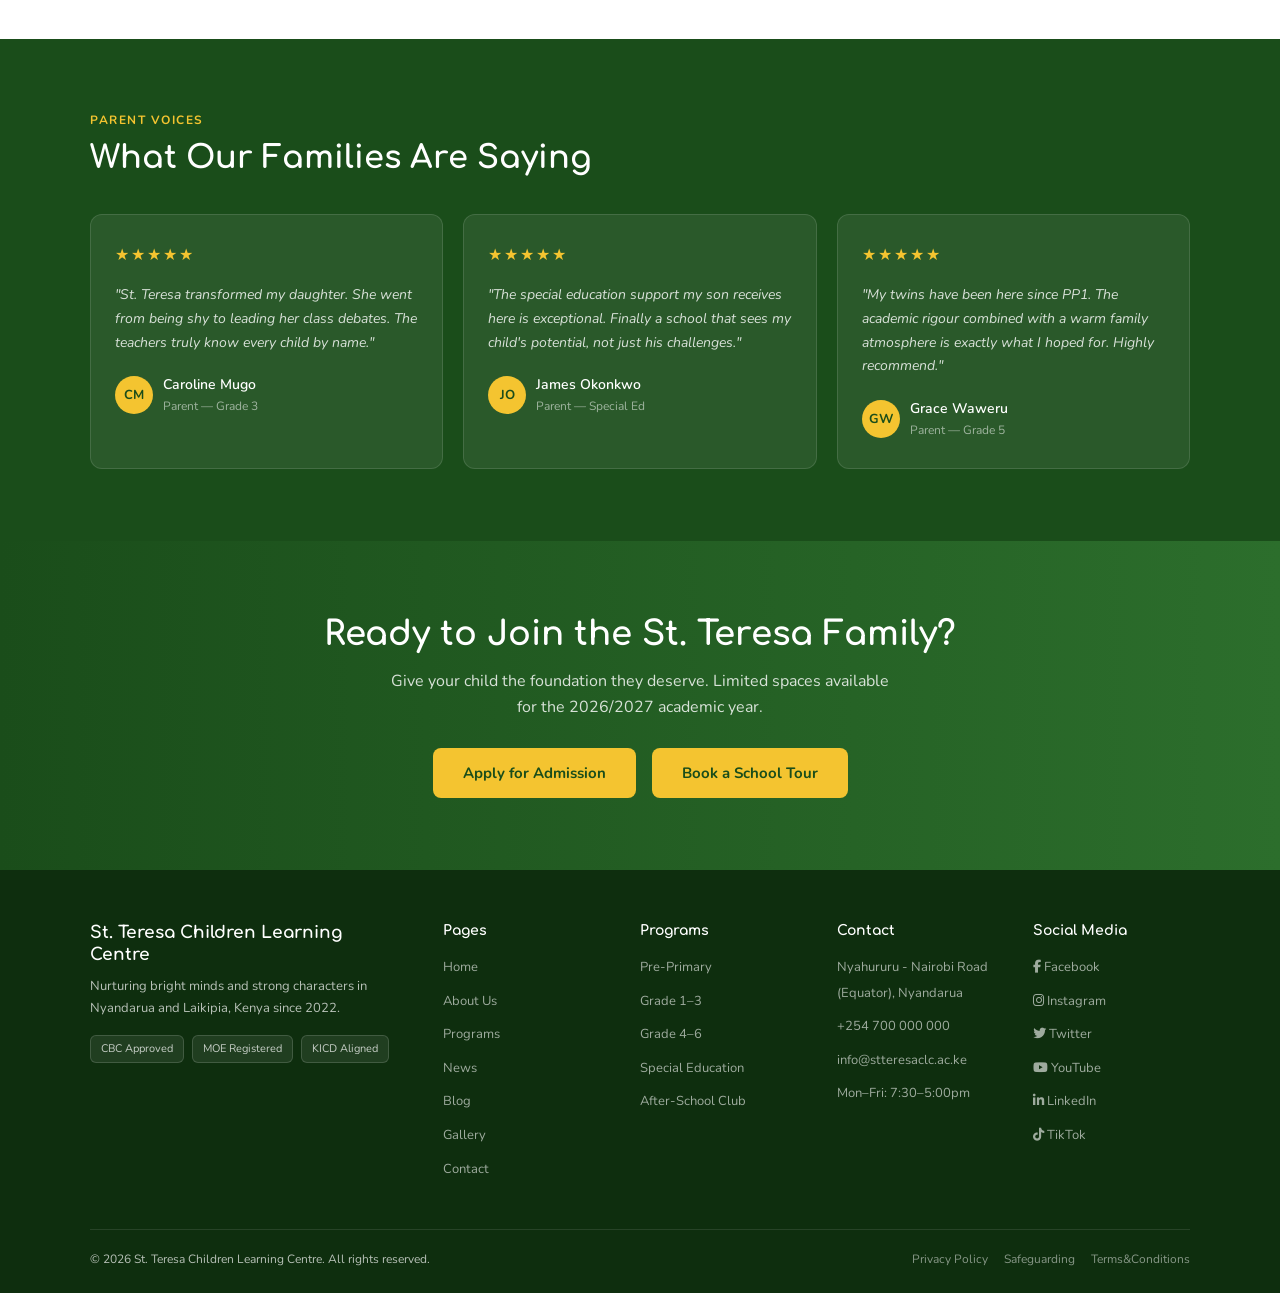
==== commit a0d49d30: "Fix spelling of 'Centre' in heading" ====
--- a/index.html
+++ b/index.html
@@ -54,7 +54,7 @@
     <span style="width:130px;height:130px;top:55%;left:28%"></span>
   </div>
   <div class="hero-content">
-     <h2>Welcome to St. Teresa Children Learning Center - Equator</h2>
+     <h2>Welcome to St. Teresa Children Learning Centre - Equator</h2>
     <div class="hero-badge">Nyandarua's and Laikipia's Trusted Learning Centre Since 2022</div>
     <h1>Where Every Child<br>Discovers Their Greatness</h1>
     <p>A nurturing environment built on academic excellence, creativity, and strong character — empowering children from Kindergarten through Grade 6.</p>
